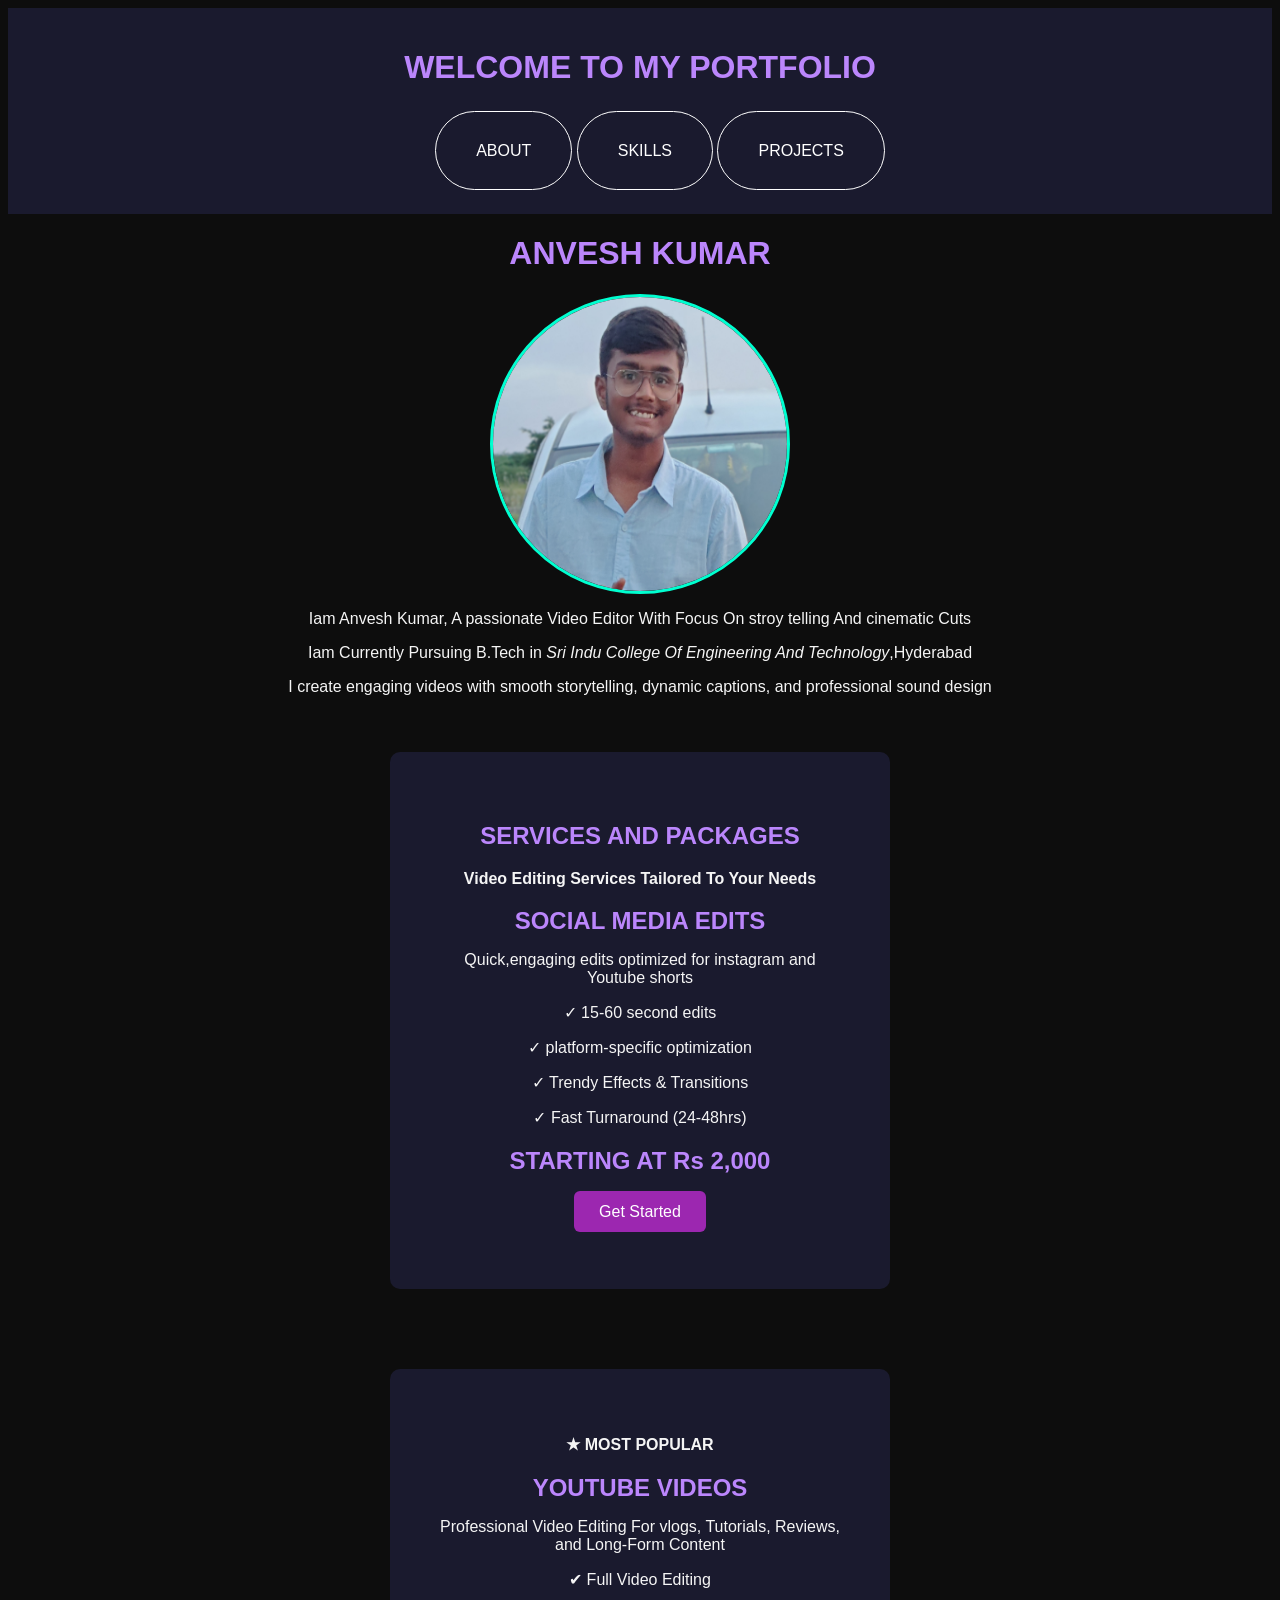
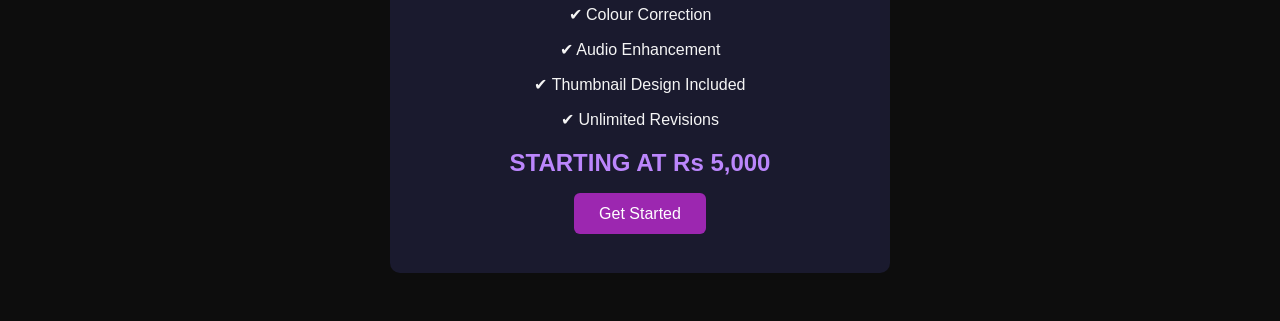
==== index.html @ fdc6213f "index.html" ====
<!DOCTYPE html>
<html lang="en">
<head>
    <title>ANVESH KUMAR PORTFOLIO</title>

    <style>
        :root{
            --bg: #0d0d0d;
            --surface: #1a1a2e;
            --primary:#BB86FC;
           --accent: #9C27B0;
           --text:#f5f5f5;
            --muted:#b0b0b0;
        }
        *{
            margin: 10;
            padding: 10;
            box-sizing: border-box;
            font-family: Arial, sans-serif;
        }
    img{
          display: block;
            height: 300px;
            width: 300px;
            margin-left: auto;
            margin-right: auto;
            border: 3px solid rgb(0, 255, 208);
border-radius: 500px;
background-color: rgb(0, 255, 106);
            
        
            
        

        }
        .container{
        text-align: center;
      }
        button{
            display: block;
            margin-left: auto;
            margin-right: auto;
        }
    
      body{
        background: var(--bg);
        color: var(--text);
        
      }
      header{
        display: fixed;
        justify-content: space-between;
        background: var(--surface);
        text-align: center;
        padding: 20px 40px;
        margin: 0;
      }
     
      h1{
        color: var(--primary);
  
      }
nav a{
        display: inline;
        justify-content: space-between;
        background: var(--surface);
        text-align: center;
        padding: 30px 40px;
        border: 0.5px solid white;
        border-radius: 65px;
        
    text-decoration: none;
    color: white;
}
nav a:hover{
    color:var(--primary)

}
.hero{
    height: 90vh;
    display:flex;
    flex-direction: column;
    justify-content: center;
    align-items: center;
    text-align: center;
}
.hero h2 {
      font-size: 2.5rem;
      margin-bottom: 10px;
    }

    .hero p {
      color: var(--muted);
      margin-bottom: 20px;
    }

    .btn {
      background: var(--accent);
      padding: 12px 25px;
      border-radius: 6px;
      color: white;
      text-decoration: none;
      transition: 0.3s;
    }

    .btn:hover {
      background: #7C3AED;
      text-color: white;
    }


    .cards {
      display: flex;
      gap: 20px;
      padding: 40px;
      justify-content: center;
    }

    .card {
      background: var(--surface);
      padding: 50px;
      border-radius: 10px;
      width: 500px;
      justify-content: center;
    }

    .card h2 {
      color: var(--primary);
      margin-bottom: 10px;
    }




    </style>
    </head>
    <body>
        <div class="container">
   <header >
   <h1 class= "logo" >WELCOME TO MY PORTFOLIO</h1>
   <br>
    <nav>
    <ul class="nav-links">
        <a href="about.html" >ABOUT</a>

    
        <a href="skills.html"> SKILLS</a>

    
      <a href="projects.html">PROJECTS</a>  
    
    </nav>
  </br>
     </header>

<main> 
   
            <h1>ANVESH KUMAR </h1>
    
    <a href="https://www.instagram.com/nameisanvesh3/ ">
        <img src="o1.png" src="profile"></a>
    <p>Iam Anvesh Kumar, A passionate Video Editor With Focus On stroy telling And cinematic Cuts </p>
    <p>Iam Currently Pursuing B.Tech in <em>Sri Indu College Of Engineering And Technology</em>,Hyderabad</p>
    <p>I create engaging videos with smooth storytelling, dynamic captions, and professional sound design </p>

<span>
<section class="cards">
    <div class="card">
    <h1>SERVICES AND PACKAGES</h1>

    <p><strong>Video Editing Services Tailored To Your Needs</strong></p>
<div class="my-box">
        <h2 >SOCIAL MEDIA EDITS</h2>
        <p>Quick,engaging edits optimized for instagram and Youtube shorts</p>
        <p>✓ 15-60 second edits</p>
        <p>✓ platform-specific optimization</p>
        <p>✓ Trendy Effects & Transitions</p>
        <p>✓ Fast Turnaround (24-48hrs) </p>
        <h2>STARTING AT Rs 2,000</h2>
        </div>
    <br>
        <div>
            <a href="message.html" class="btn">Get Started</a>
        </div> 
      </br>
      
      
</div>
</section>
<section class="cards">
  <div class="card">

    <p><strong>★ MOST POPULAR</strong></p>
    <h2>YOUTUBE VIDEOS</h2>

    <p>
      Professional Video Editing For vlogs, Tutorials, Reviews, and Long-Form Content
    </p>

    <p>✔ Full Video Editing</p>
    <p>✔ Colour Correction</p>
    <p>✔ Audio Enhancement</p>
    <p>✔ Thumbnail Design Included</p>
    <p>✔ Unlimited Revisions</p>

    <h2>STARTING AT Rs 5,000</h2>

    <!-- ✅ MOVE BUTTON HERE -->
<br>

    <a href="message.html" class="btn">Get Started</a>
  </br>
  </div>
</section>

</div>
</div>
</body>
</html>
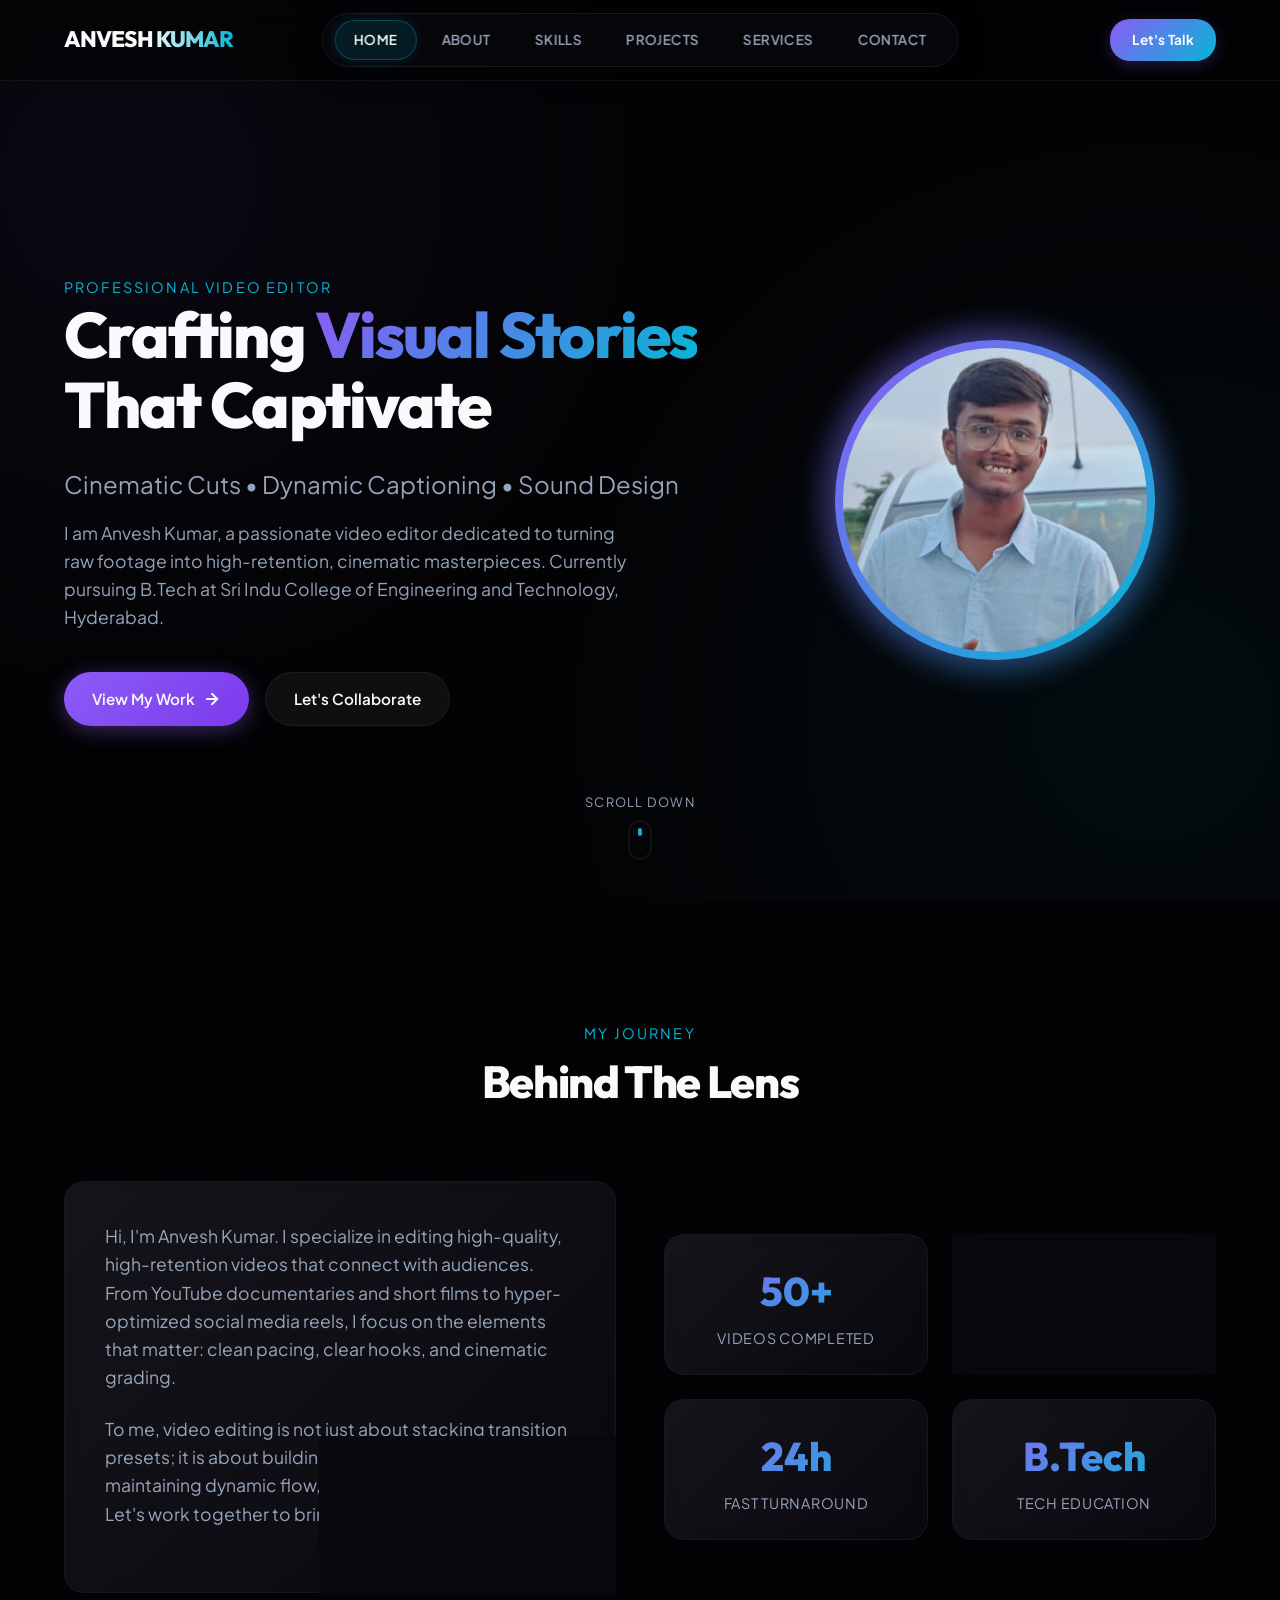
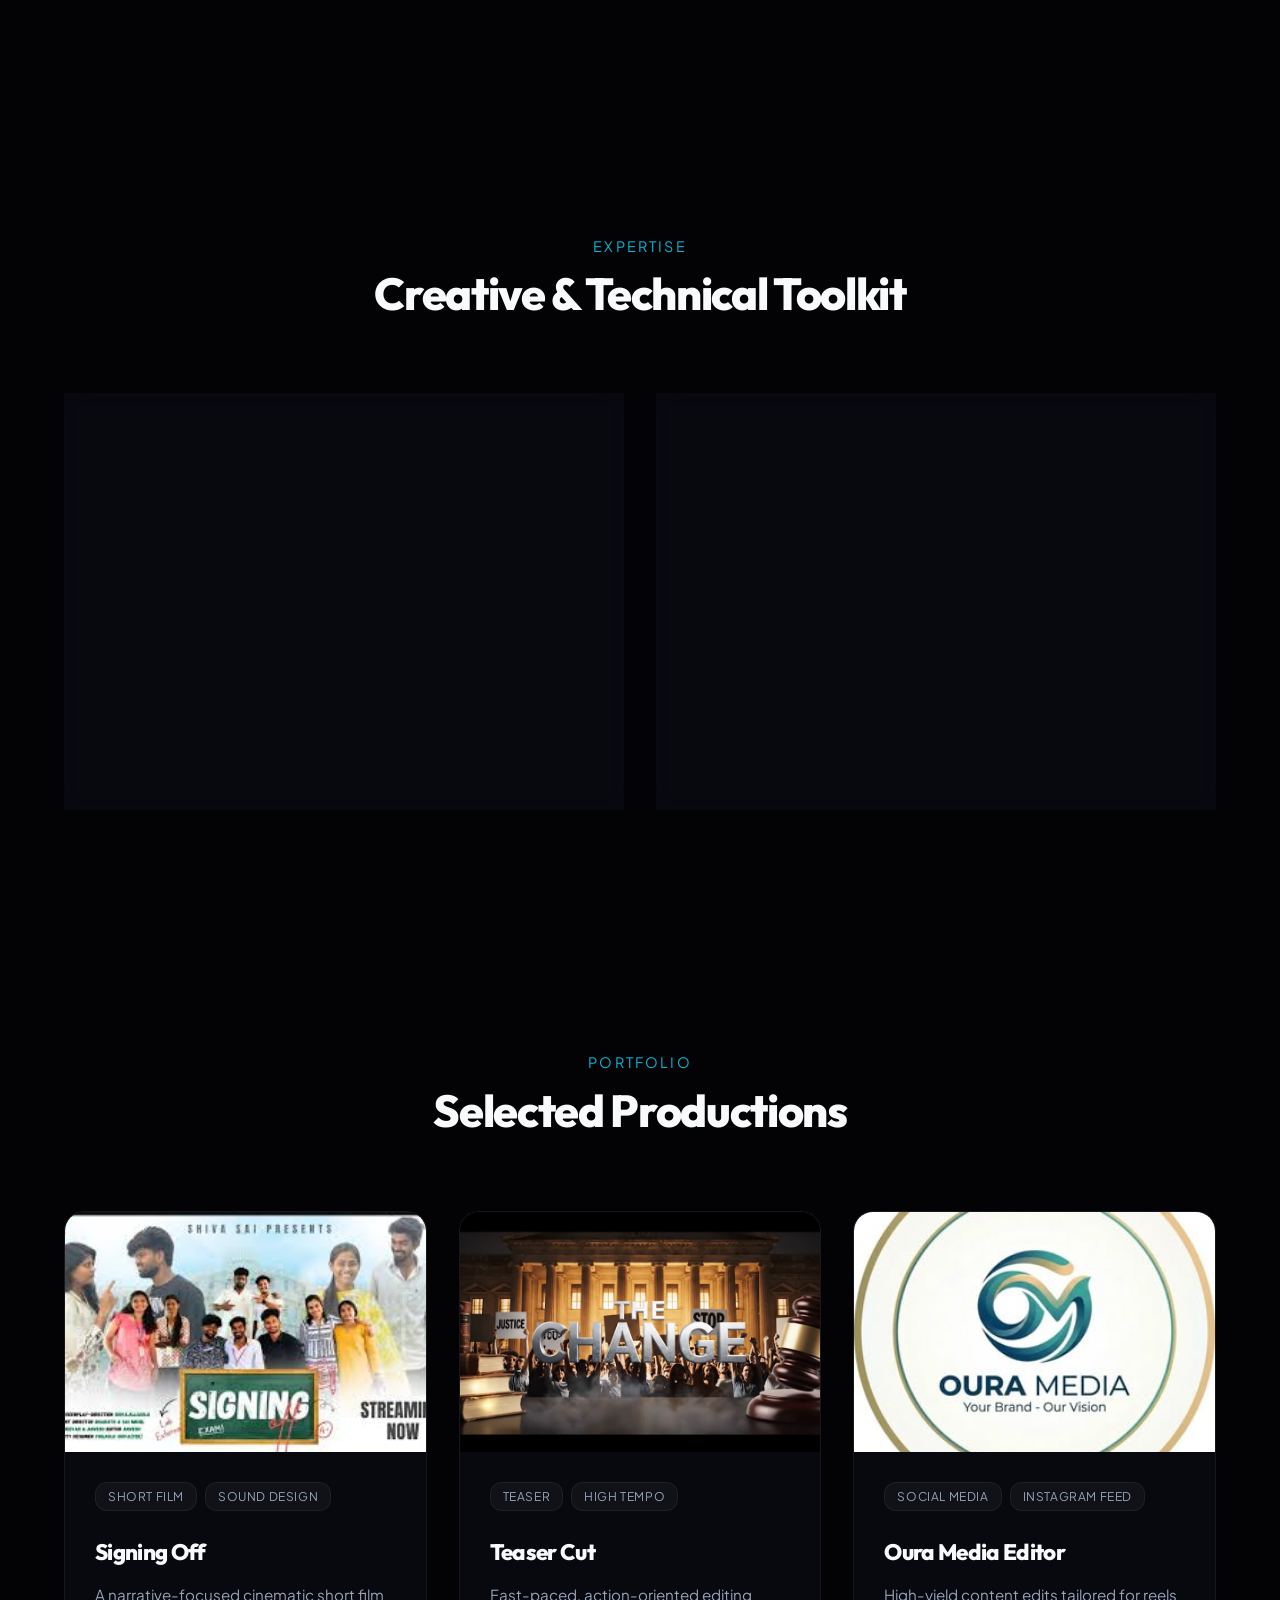
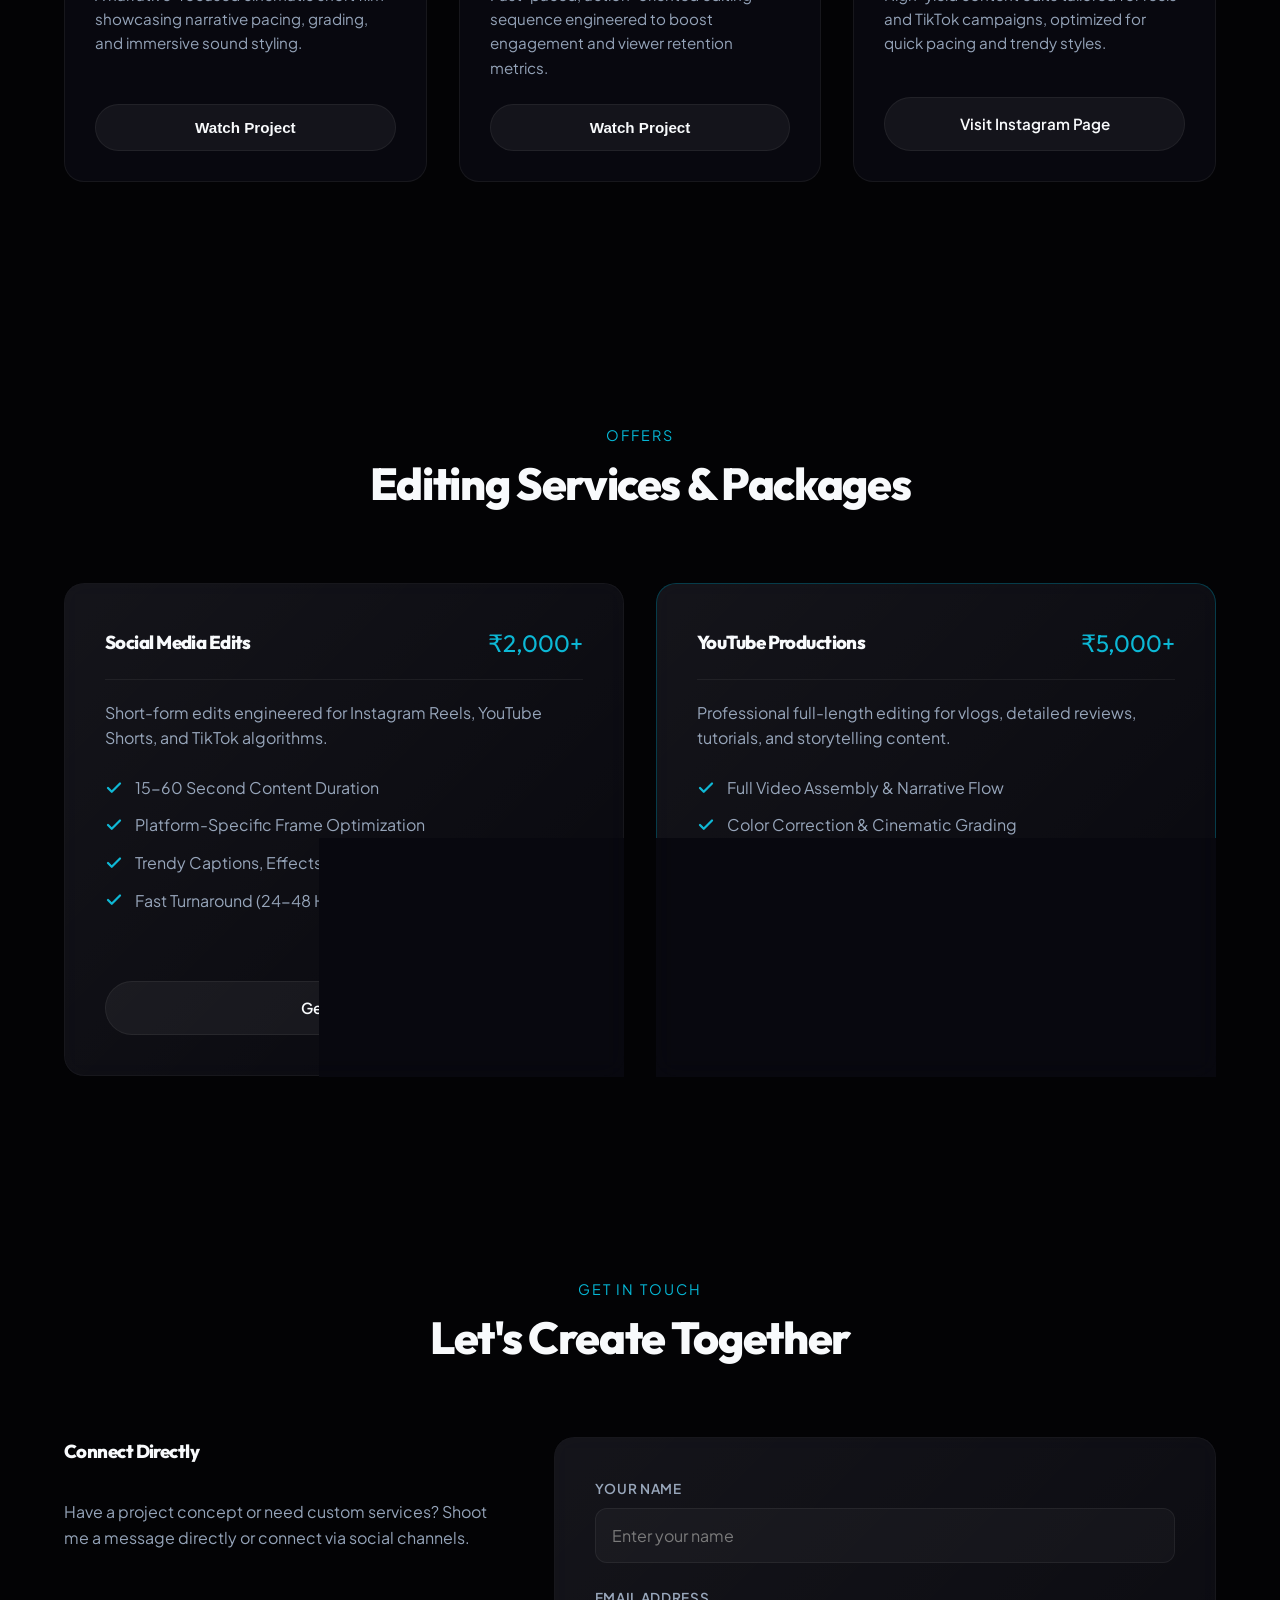
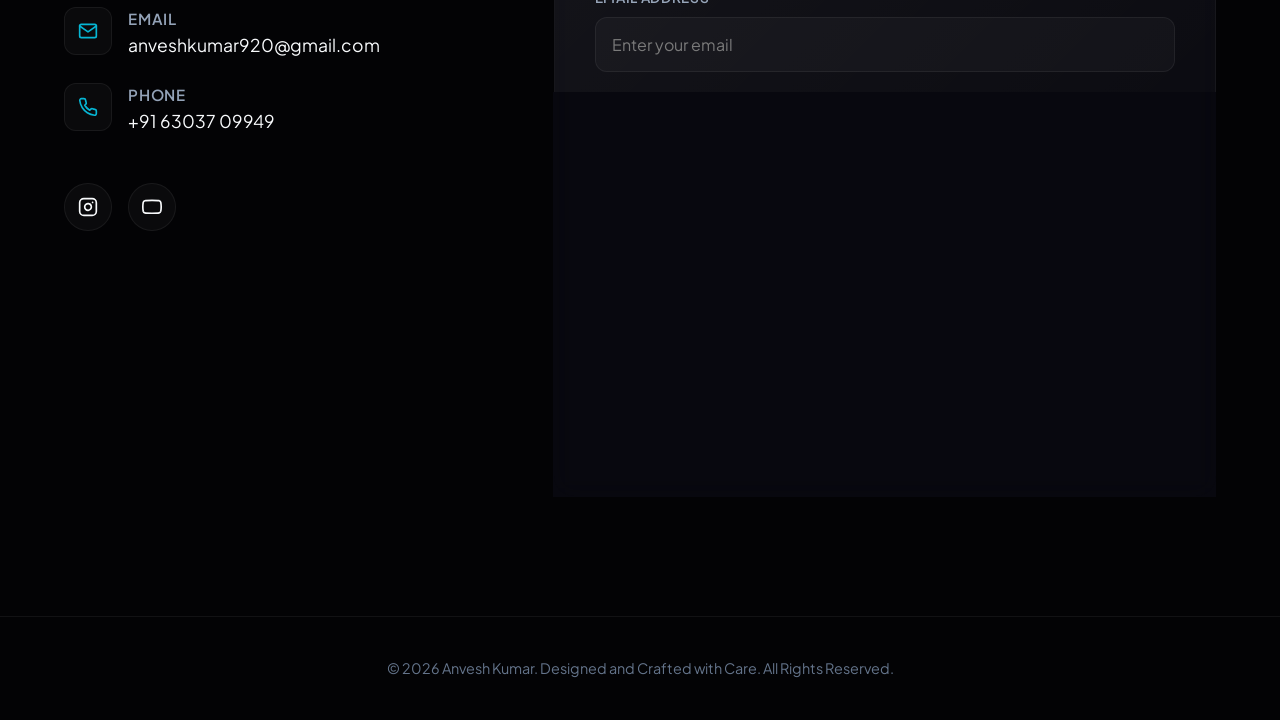
==== commit a2465db4: "updated portfolio" ====
--- a/index.html
+++ b/index.html
@@ -1,219 +1,452 @@
-<!DOCTYPE html>
-<html lang="en">
-<head>
-    <title>ANVESH KUMAR PORTFOLIO</title>
-
-    <style>
-        :root{
-            --bg: #0d0d0d;
-            --surface: #1a1a2e;
-            --primary:#BB86FC;
-           --accent: #9C27B0;
-           --text:#f5f5f5;
-            --muted:#b0b0b0;
-        }
-        *{
-            margin: 10;
-            padding: 10;
-            box-sizing: border-box;
-            font-family: Arial, sans-serif;
-        }
-    img{
-          display: block;
-            height: 300px;
-            width: 300px;
-            margin-left: auto;
-            margin-right: auto;
-            border: 3px solid rgb(0, 255, 208);
-border-radius: 500px;
-background-color: rgb(0, 255, 106);
-            
-        
-            
-        
-
-        }
-        .container{
-        text-align: center;
-      }
-        button{
-            display: block;
-            margin-left: auto;
-            margin-right: auto;
-        }
-    
-      body{
-        background: var(--bg);
-        color: var(--text);
-        
-      }
-      header{
-        display: fixed;
-        justify-content: space-between;
-        background: var(--surface);
-        text-align: center;
-        padding: 20px 40px;
-        margin: 0;
-      }
-     
-      h1{
-        color: var(--primary);
-  
-      }
-nav a{
-        display: inline;
-        justify-content: space-between;
-        background: var(--surface);
-        text-align: center;
-        padding: 30px 40px;
-        border: 0.5px solid white;
-        border-radius: 65px;
-        
-    text-decoration: none;
-    color: white;
-}
-nav a:hover{
-    color:var(--primary)
-
-}
-.hero{
-    height: 90vh;
-    display:flex;
-    flex-direction: column;
-    justify-content: center;
-    align-items: center;
-    text-align: center;
-}
-.hero h2 {
-      font-size: 2.5rem;
-      margin-bottom: 10px;
-    }
-
-    .hero p {
-      color: var(--muted);
-      margin-bottom: 20px;
-    }
-
-    .btn {
-      background: var(--accent);
-      padding: 12px 25px;
-      border-radius: 6px;
-      color: white;
-      text-decoration: none;
-      transition: 0.3s;
-    }
-
-    .btn:hover {
-      background: #7C3AED;
-      text-color: white;
-    }
-
-
-    .cards {
-      display: flex;
-      gap: 20px;
-      padding: 40px;
-      justify-content: center;
-    }
-
-    .card {
-      background: var(--surface);
-      padding: 50px;
-      border-radius: 10px;
-      width: 500px;
-      justify-content: center;
-    }
-
-    .card h2 {
-      color: var(--primary);
-      margin-bottom: 10px;
-    }
-
-
-
-
-    </style>
-    </head>
-    <body>
-        <div class="container">
-   <header >
-   <h1 class= "logo" >WELCOME TO MY PORTFOLIO</h1>
-   <br>
-    <nav>
-    <ul class="nav-links">
-        <a href="about.html" >ABOUT</a>
-
-    
-        <a href="skills.html"> SKILLS</a>
-
-    
-      <a href="projects.html">PROJECTS</a>  
-    
-    </nav>
-  </br>
-     </header>
-
-<main> 
-   
-            <h1>ANVESH KUMAR </h1>
-    
-    <a href="https://www.instagram.com/nameisanvesh3/ ">
-        <img src="o1.png" src="profile"></a>
-    <p>Iam Anvesh Kumar, A passionate Video Editor With Focus On stroy telling And cinematic Cuts </p>
-    <p>Iam Currently Pursuing B.Tech in <em>Sri Indu College Of Engineering And Technology</em>,Hyderabad</p>
-    <p>I create engaging videos with smooth storytelling, dynamic captions, and professional sound design </p>
-
-<span>
-<section class="cards">
-    <div class="card">
-    <h1>SERVICES AND PACKAGES</h1>
-
-    <p><strong>Video Editing Services Tailored To Your Needs</strong></p>
-<div class="my-box">
-        <h2 >SOCIAL MEDIA EDITS</h2>
-        <p>Quick,engaging edits optimized for instagram and Youtube shorts</p>
-        <p>✓ 15-60 second edits</p>
-        <p>✓ platform-specific optimization</p>
-        <p>✓ Trendy Effects & Transitions</p>
-        <p>✓ Fast Turnaround (24-48hrs) </p>
-        <h2>STARTING AT Rs 2,000</h2>
-        </div>
-    <br>
-        <div>
-            <a href="message.html" class="btn">Get Started</a>
-        </div> 
-      </br>
-      
-      
-</div>
-</section>
-<section class="cards">
-  <div class="card">
-
-    <p><strong>★ MOST POPULAR</strong></p>
-    <h2>YOUTUBE VIDEOS</h2>
-
-    <p>
-      Professional Video Editing For vlogs, Tutorials, Reviews, and Long-Form Content
-    </p>
-
-    <p>✔ Full Video Editing</p>
-    <p>✔ Colour Correction</p>
-    <p>✔ Audio Enhancement</p>
-    <p>✔ Thumbnail Design Included</p>
-    <p>✔ Unlimited Revisions</p>
-
-    <h2>STARTING AT Rs 5,000</h2>
-
-    <!-- ✅ MOVE BUTTON HERE -->
-<br>
-
-    <a href="message.html" class="btn">Get Started</a>
-  </br>
-  </div>
-</section>
-
-</div>
-</div>
-</body>
+<!DOCTYPE html>
+<html lang="en">
+<head>
+    <meta charset="UTF-8">
+    <meta name="viewport" content="width=device-width, initial-scale=1.0">
+    <title>Anvesh Kumar | Video Editor & Visual Storyteller Portfolio</title>
+    <meta name="description" content="Portfolio of Anvesh Kumar, a passionate Video Editor focusing on cinematic cuts, dynamic social media editing, and engaging storytelling.">
+    <!-- Link to Global Stylesheet -->
+    <link rel="stylesheet" href="style.css">
+</head>
+<body>
+
+    <!-- Sticky Navigation Header -->
+    <header>
+        <div class="nav-container">
+            <a href="#hero" class="logo">ANVESH KUMAR</a>
+            
+            <nav>
+                <ul class="nav-links">
+                    <li><a href="#hero" class="active">Home</a></li>
+                    <li><a href="#about">About</a></li>
+                    <li><a href="#skills">Skills</a></li>
+                    <li><a href="#projects">Projects</a></li>
+                    <li><a href="#services">Services</a></li>
+                    <li><a href="#contact">Contact</a></li>
+                </ul>
+            </nav>
+            
+            <a href="#contact" class="nav-cta-btn">Let's Talk</a>
+            
+            <button class="menu-toggle" aria-label="Toggle Navigation Menu">
+                <span></span>
+                <span></span>
+                <span></span>
+            </button>
+        </div>
+    </header>
+
+    <!-- Main Content -->
+    <main>
+
+        <!-- Hero Section -->
+        <section id="hero" class="hero">
+            <div class="container hero-grid">
+                <div class="hero-content reveal active">
+                    <span class="section-subtitle">Professional Video Editor</span>
+                    <h1>Crafting <span class="gradient-text">Visual Stories</span> That Captivate</h1>
+                    <p class="hero-subtitle">Cinematic Cuts • Dynamic Captioning • Sound Design</p>
+                    <p class="hero-desc">
+                        I am Anvesh Kumar, a passionate video editor dedicated to turning raw footage into high-retention, cinematic masterpieces. Currently pursuing B.Tech at Sri Indu College of Engineering and Technology, Hyderabad.
+                    </p>
+                    <div class="hero-buttons">
+                        <a href="#projects" class="btn btn-primary">
+                            <span>View My Work</span>
+                            <svg width="18" height="18" viewBox="0 0 24 24" fill="none" stroke="currentColor" stroke-width="2.5" stroke-linecap="round" stroke-linejoin="round">
+                                <line x1="5" y1="12" x2="19" y2="12"></line>
+                                <polyline points="12 5 19 12 12 19"></polyline>
+                            </svg>
+                        </a>
+                        <a href="#contact" class="btn btn-secondary">Let's Collaborate</a>
+                    </div>
+                </div>
+                
+                <div class="hero-image-wrapper reveal active">
+                    <div class="profile-circle">
+                        <div class="profile-img-container">
+                            <img src="o1.png" alt="Anvesh Kumar Portrait">
+                        </div>
+                    </div>
+                </div>
+            </div>
+            
+            <div class="scroll-indicator">
+                <span>Scroll Down</span>
+                <div class="mouse">
+                    <div class="wheel"></div>
+                </div>
+            </div>
+        </section>
+
+        <!-- About Section -->
+        <section id="about" class="section">
+            <div class="container">
+                <div class="section-header reveal">
+                    <span class="section-subtitle">My Journey</span>
+                    <h2 class="section-title">Behind The Lens</h2>
+                </div>
+                
+                <div class="about-grid">
+                    <div class="about-details glass-card reveal">
+                        <p>
+                            Hi, I'm Anvesh Kumar. I specialize in editing high-quality, high-retention videos that connect with audiences. From YouTube documentaries and short films to hyper-optimized social media reels, I focus on the elements that matter: clean pacing, clear hooks, and cinematic grading.
+                        </p>
+                        <p>
+                            To me, video editing is not just about stacking transition presets; it is about building emotional hooks, maintaining dynamic flow, and amplifying the core story. Let's work together to bring your visual goals to life.
+                        </p>
+                    </div>
+                    
+                    <div class="about-stats">
+                        <div class="stat-item glass-card reveal">
+                            <div class="stat-num">50+</div>
+                            <div class="stat-label">Videos Completed</div>
+                        </div>
+                        <div class="stat-item glass-card reveal">
+                            <div class="stat-num">100%</div>
+                            <div class="stat-label">Client Satisfaction</div>
+                        </div>
+                        <div class="stat-item glass-card reveal">
+                            <div class="stat-num">24h</div>
+                            <div class="stat-label">Fast Turnaround</div>
+                        </div>
+                        <div class="stat-item glass-card reveal">
+                            <div class="stat-num">B.Tech</div>
+                            <div class="stat-label">Tech Education</div>
+                        </div>
+                    </div>
+                </div>
+            </div>
+        </section>
+
+        <!-- Skills Section -->
+        <section id="skills" class="section">
+            <div class="container">
+                <div class="section-header reveal">
+                    <span class="section-subtitle">Expertise</span>
+                    <h2 class="section-title">Creative & Technical Toolkit</h2>
+                </div>
+                
+                <div class="skills-grid">
+                    <div class="glass-card reveal">
+                        <h3 style="margin-bottom: 24px; color: var(--accent-cyan);">Video Editing Core</h3>
+                        <div class="skill-tag-container">
+                            <span class="skill-badge">
+                                <svg width="18" height="18" viewBox="0 0 24 24" fill="none" stroke="currentColor" stroke-width="2" stroke-linecap="round" stroke-linejoin="round"><polygon points="23 7 16 12 23 17 23 7"></polygon><rect x="1" y="5" width="15" height="14" rx="2" ry="2"></rect></svg>
+                                Clean Cuts & Transitions
+                            </span>
+                            <span class="skill-badge">
+                                <svg width="18" height="18" viewBox="0 0 24 24" fill="none" stroke="currentColor" stroke-width="2" stroke-linecap="round" stroke-linejoin="round"><path d="M9 18V5l12-2v13"></path><circle cx="6" cy="18" r="3"></circle><circle cx="18" cy="16" r="3"></circle></svg>
+                                Beat Syncing & Sound FX
+                            </span>
+                            <span class="skill-badge">
+                                <svg width="18" height="18" viewBox="0 0 24 24" fill="none" stroke="currentColor" stroke-width="2" stroke-linecap="round" stroke-linejoin="round"><path d="M12 2v20M17 5H9.5a3.5 3.5 0 0 0 0 7h5a3.5 3.5 0 0 1 0 7H6"></path></svg>
+                                Cinematic Storytelling
+                            </span>
+                            <span class="skill-badge">
+                                <svg width="18" height="18" viewBox="0 0 24 24" fill="none" stroke="currentColor" stroke-width="2" stroke-linecap="round" stroke-linejoin="round"><circle cx="12" cy="12" r="10"></circle><circle cx="12" cy="12" r="4"></circle></svg>
+                                Color Grading & Correction
+                            </span>
+                            <span class="skill-badge">
+                                <svg width="18" height="18" viewBox="0 0 24 24" fill="none" stroke="currentColor" stroke-width="2" stroke-linecap="round" stroke-linejoin="round"><path d="M12 1a3 3 0 0 0-3 3v8a3 3 0 0 0 6 0V4a3 3 0 0 0-3-3z"></path><path d="M19 10v2a7 7 0 0 1-14 0v-2M12 19v4M8 23h8"></path></svg>
+                                Audio Enhancements
+                            </span>
+                        </div>
+                    </div>
+                    
+                    <div class="glass-card reveal">
+                        <h3 style="margin-bottom: 24px; color: var(--accent-purple);">Motion & Social Media</h3>
+                        <div class="skill-tag-container">
+                            <span class="skill-badge purple">
+                                <svg width="18" height="18" viewBox="0 0 24 24" fill="none" stroke="currentColor" stroke-width="2" stroke-linecap="round" stroke-linejoin="round"><path d="M21 15a2 2 0 0 1-2 2H7l-4 4V5a2 2 0 0 1 2-2h14a2 2 0 0 1 2 2z"></path></svg>
+                                Dynamic Captions & Subtitles
+                            </span>
+                            <span class="skill-badge purple">
+                                <svg width="18" height="18" viewBox="0 0 24 24" fill="none" stroke="currentColor" stroke-width="2" stroke-linecap="round" stroke-linejoin="round"><polygon points="12 2 2 7 12 12 22 7 12 2</polygon><polyline points="2 17 12 22 22 17"></polyline><polyline points="2 12 12 17 22 12"></polyline></svg>
+                                Zoom Cuts & Fast Pacing
+                            </span>
+                            <span class="skill-badge purple">
+                                <svg width="18" height="18" viewBox="0 0 24 24" fill="none" stroke="currentColor" stroke-width="2" stroke-linecap="round" stroke-linejoin="round"><path d="M23 3a10.9 10.9 0 0 1-3.14 1.53 4.48 4.48 0 0 0-7.86 3v1A10.66 10.66 0 0 1 3 4s-4 9 5 13a11.64 11.64 0 0 1-7 2c9 5 20 0 20-11.5a4.5 4.5 0 0 0-.08-.83A7.72 7.72 0 0 0 23 3z"></path></svg>
+                                Trend-based Reels Editing
+                            </span>
+                            <span class="skill-badge purple">
+                                <svg width="18" height="18" viewBox="0 0 24 24" fill="none" stroke="currentColor" stroke-width="2" stroke-linecap="round" stroke-linejoin="round"><circle cx="12" cy="12" r="10"></circle><polygon points="12 8 8 12 12 16 16 12 12 8"></polygon></svg>
+                                3-Second Retention Hooks
+                            </span>
+                        </div>
+                    </div>
+                </div>
+            </div>
+        </section>
+
+        <!-- Projects Section -->
+        <section id="projects" class="section">
+            <div class="container">
+                <div class="section-header reveal">
+                    <span class="section-subtitle">Portfolio</span>
+                    <h2 class="section-title">Selected Productions</h2>
+                </div>
+                
+                <div class="projects-grid">
+                    <!-- Project 1 -->
+                    <div class="project-card reveal">
+                        <div class="project-media">
+                            <img src="signing off.jpg" alt="Signing Off - Full Length Short Film Thumbnail">
+                            <div class="media-overlay">
+                                <button class="play-overlay-btn play-trigger" data-video-url="https://www.youtube.com/watch?v=BlJvZ22Ybu8" aria-label="Play Short Film">
+                                    <svg width="28" height="28" viewBox="0 0 24 24" fill="currentColor" stroke="currentColor" stroke-width="2" stroke-linecap="round" stroke-linejoin="round"><polygon points="5 3 19 12 5 21 5 3"></polygon></svg>
+                                </button>
+                            </div>
+                        </div>
+                        <div class="project-info">
+                            <div>
+                                <div class="project-tags">
+                                    <span class="project-tag">Short Film</span>
+                                    <span class="project-tag">Sound Design</span>
+                                </div>
+                                <h3>Signing Off</h3>
+                                <p>A narrative-focused cinematic short film showcasing narrative pacing, grading, and immersive sound styling.</p>
+                            </div>
+                            <button class="btn btn-secondary play-trigger" data-video-url="https://youtu.be/BlJvZ22Ybu8?si=Cjkmj1jSi_lRutvW" style="width: 100%;">Watch Project</button>
+                        </div>
+                    </div>
+
+                    <!-- Project 2 -->
+                    <div class="project-card reveal">
+                        <div class="project-media">
+                            <img src="THE.png" alt="The Teaser Cut Thumbnail">
+                            <div class="media-overlay">
+                                <button class="play-overlay-btn play-trigger" data-video-url="https://youtu.be/3P3YtGrnrxE?si=opv4k879cCWjotpi" aria-label="Play Teaser Cut">
+                                    <svg width="28" height="28" viewBox="0 0 24 24" fill="currentColor" stroke="currentColor" stroke-width="2" stroke-linecap="round" stroke-linejoin="round"><polygon points="5 3 19 12 5 21 5 3"></polygon></svg>
+                                </button>
+                            </div>
+                        </div>
+                        <div class="project-info">
+                            <div>
+                                <div class="project-tags">
+                                    <span class="project-tag">Teaser</span>
+                                    <span class="project-tag">High Tempo</span>
+                                </div>
+                                <h3>Teaser Cut</h3>
+                                <p>Fast-paced, action-oriented editing sequence engineered to boost engagement and viewer retention metrics.</p>
+                            </div>
+                            <button class="btn btn-secondary play-trigger" data-video-url="https://youtu.be/3P3YtGrnrxE?si=opv4k879cCWjotpi" style="width: 100%;">Watch Project</button>
+                        </div>
+                    </div>
+
+                    <!-- Project 3 -->
+                    <div class="project-card reveal">
+                        <div class="project-media">
+                            <img src="oura media.jpg" alt="Oura Media Productions Instagram Page Thumbnail">
+                            <div class="media-overlay">
+                                <button class="play-overlay-btn play-trigger" data-video-url="https://www.instagram.com/oura.media/" aria-label="Go to Oura Media Instagram">
+                                    <svg width="28" height="28" viewBox="0 0 24 24" fill="none" stroke="currentColor" stroke-width="2.5" stroke-linecap="round" stroke-linejoin="round">
+                                        <rect x="2" y="2" width="20" height="20" rx="5" ry="5"></rect>
+                                        <path d="M16 11.37A4 4 0 1 1 12.63 8 4 4 0 0 1 16 11.37z"></path>
+                                        <line x1="17.5" y1="6.5" x2="17.51" y2="6.5"></line>
+                                    </svg>
+                                </button>
+                            </div>
+                        </div>
+                        <div class="project-info">
+                            <div>
+                                <div class="project-tags">
+                                    <span class="project-tag">Social Media</span>
+                                    <span class="project-tag">Instagram Feed</span>
+                                </div>
+                                <h3>Oura Media Editor</h3>
+                                <p>High-yield content edits tailored for reels and TikTok campaigns, optimized for quick pacing and trendy styles.</p>
+                            </div>
+                            <a href="https://www.instagram.com/oura.media/" target="_blank" class="btn btn-secondary" style="width: 100%;">Visit Instagram Page</a>
+                        </div>
+                    </div>
+                </div>
+            </div>
+        </section>
+
+        <!-- Services Section -->
+        <section id="services" class="section services-section">
+            <div class="container">
+                <div class="section-header reveal">
+                    <span class="section-subtitle">Offers</span>
+                    <h2 class="section-title">Editing Services & Packages</h2>
+                </div>
+                
+                <div class="services-grid">
+                    <!-- Service Package 1 -->
+                    <div class="glass-card service-card reveal">
+                        <div>
+                            <div class="service-title">
+                                <h3>Social Media Edits</h3>
+                                <span class="service-price">₹2,000+</span>
+                            </div>
+                            <p style="color: var(--text-secondary); margin-bottom: 24px;">Short-form edits engineered for Instagram Reels, YouTube Shorts, and TikTok algorithms.</p>
+                            <ul class="service-features">
+                                <li>
+                                    <svg width="18" height="18" viewBox="0 0 24 24" fill="none" stroke="currentColor" stroke-width="3" stroke-linecap="round" stroke-linejoin="round"><polyline points="20 6 9 17 4 12"></polyline></svg>
+                                    15-60 Second Content Duration
+                                </li>
+                                <li>
+                                    <svg width="18" height="18" viewBox="0 0 24 24" fill="none" stroke="currentColor" stroke-width="3" stroke-linecap="round" stroke-linejoin="round"><polyline points="20 6 9 17 4 12"></polyline></svg>
+                                    Platform-Specific Frame Optimization
+                                </li>
+                                <li>
+                                    <svg width="18" height="18" viewBox="0 0 24 24" fill="none" stroke="currentColor" stroke-width="3" stroke-linecap="round" stroke-linejoin="round"><polyline points="20 6 9 17 4 12"></polyline></svg>
+                                    Trendy Captions, Effects & SFX
+                                </li>
+                                <li>
+                                    <svg width="18" height="18" viewBox="0 0 24 24" fill="none" stroke="currentColor" stroke-width="3" stroke-linecap="round" stroke-linejoin="round"><polyline points="20 6 9 17 4 12"></polyline></svg>
+                                    Fast Turnaround (24-48 Hours)
+                                </li>
+                            </ul>
+                        </div>
+                        <a href="#contact" class="btn btn-secondary" style="width: 100%;">Get Started</a>
+                    </div>
+
+                    <!-- Service Package 2 -->
+                    <div class="glass-card service-card reveal" style="border-color: rgba(6, 182, 212, 0.3);">
+                        <span class="popular-badge">Most Popular</span>
+                        <div>
+                            <div class="service-title">
+                                <h3>YouTube Productions</h3>
+                                <span class="service-price">₹5,000+</span>
+                            </div>
+                            <p style="color: var(--text-secondary); margin-bottom: 24px;">Professional full-length editing for vlogs, detailed reviews, tutorials, and storytelling content.</p>
+                            <ul class="service-features">
+                                <li>
+                                    <svg width="18" height="18" viewBox="0 0 24 24" fill="none" stroke="currentColor" stroke-width="3" stroke-linecap="round" stroke-linejoin="round"><polyline points="20 6 9 17 4 12"></polyline></svg>
+                                    Full Video Assembly & Narrative Flow
+                                </li>
+                                <li>
+                                    <svg width="18" height="18" viewBox="0 0 24 24" fill="none" stroke="currentColor" stroke-width="3" stroke-linecap="round" stroke-linejoin="round"><polyline points="20 6 9 17 4 12"></polyline></svg>
+                                    Color Correction & Cinematic Grading
+                                </li>
+                                <li>
+                                    <svg width="18" height="18" viewBox="0 0 24 24" fill="none" stroke="currentColor" stroke-width="3" stroke-linecap="round" stroke-linejoin="round"><polyline points="20 6 9 17 4 12"></polyline></svg>
+                                    Pro Audio Master, Denoising & Sound FX
+                                </li>
+                                <li>
+                                    <svg width="18" height="18" viewBox="0 0 24 24" fill="none" stroke="currentColor" stroke-width="3" stroke-linecap="round" stroke-linejoin="round"><polyline points="20 6 9 17 4 12"></polyline></svg>
+                                    Complementary YouTube Thumbnail Design
+                                </li>
+                                <li>
+                                    <svg width="18" height="18" viewBox="0 0 24 24" fill="none" stroke="currentColor" stroke-width="3" stroke-linecap="round" stroke-linejoin="round"><polyline points="20 6 9 17 4 12"></polyline></svg>
+                                    Unlimited Revisions
+                                </li>
+                            </ul>
+                        </div>
+                        <a href="#contact" class="btn btn-primary" style="width: 100%;">Book Package</a>
+                    </div>
+                </div>
+            </div>
+        </section>
+
+        <!-- Contact Section -->
+        <section id="contact" class="section">
+            <div class="container">
+                <div class="section-header reveal">
+                    <span class="section-subtitle">Get in Touch</span>
+                    <h2 class="section-title">Let's Create Together</h2>
+                </div>
+                
+                <div class="contact-grid">
+                    <div class="contact-info reveal">
+                        <h3>Connect Directly</h3>
+                        <p style="color: var(--text-secondary); margin-bottom: 24px;">Have a project concept or need custom services? Shoot me a message directly or connect via social channels.</p>
+                        
+                        <div class="contact-details">
+                            <div class="contact-item">
+                                <div class="contact-icon">
+                                    <svg width="20" height="20" viewBox="0 0 24 24" fill="none" stroke="currentColor" stroke-width="2" stroke-linecap="round" stroke-linejoin="round"><path d="M4 4h16c1.1 0 2 .9 2 2v12c0 1.1-.9 2-2 2H4c-1.1 0-2-.9-2-2V6c0-1.1.9-2 2-2z"></path><polyline points="22,6 12,13 2,6"></polyline></svg>
+                                </div>
+                                <div class="contact-text">
+                                    <h4>Email</h4>
+                                    <a href="mailto:anveshkumar920@gmail.com">anveshkumar920@gmail.com </a>
+                                </div>
+                            </div>
+                            
+                            <div class="contact-item">
+                                <div class="contact-icon">
+                                    <svg width="20" height="20" viewBox="0 0 24 24" fill="none" stroke="currentColor" stroke-width="2" stroke-linecap="round" stroke-linejoin="round"><path d="M22 16.92v3a2 2 0 0 1-2.18 2 19.79 19.79 0 0 1-8.63-3.07 19.5 19.5 0 0 1-6-6 19.79 19.79 0 0 1-3.07-8.67A2 2 0 0 1 4.11 2h3a2 2 0 0 1 2 1.72 12.84 12.84 0 0 0 .7 2.81 2 2 0 0 1-.45 2.11L8.09 9.91a16 16 0 0 0 6 6l1.27-1.27a2 2 0 0 1 2.11-.45 12.84 12.84 0 0 0 2.81.7A2 2 0 0 1 22 16.92z"></path></svg>
+                                </div>
+                                <div class="contact-text">
+                                    <h4>Phone</h4>
+                                    <p>+91 63037 09949</p>
+                                </div>
+                            </div>
+                        </div>
+                        
+                        <div class="social-links" style="margin-top: 16px;">
+                            <a href="https://www.instagram.com/nameisanvesh3/" target="_blank" class="social-icon" aria-label="Instagram">
+                                <svg width="20" height="20" viewBox="0 0 24 24" fill="none" stroke="currentColor" stroke-width="2" stroke-linecap="round" stroke-linejoin="round">
+                                    <rect x="2" y="2" width="20" height="20" rx="5" ry="5"></rect>
+                                    <path d="M16 11.37A4 4 0 1 1 12.63 8 4 4 0 0 1 16 11.37z"></path>
+                                    <line x1="17.5" y1="6.5" x2="17.51" y2="6.5"></line>
+                                </svg>
+                            </a>
+                            <a href="https://youtu.be/BlJvZ22Ybu8?si=Cjkmj1jSi_lRutvW" target="_blank" class="social-icon" aria-label="YouTube">
+                                <svg width="20" height="20" viewBox="0 0 24 24" fill="none" stroke="currentColor" stroke-width="2" stroke-linecap="round" stroke-linejoin="round"><path d="M22.54 6.42a2.78 2.78 0 0 0-1.94-2C18.88 4 12 4 12 4s-6.88 0-8.6.46a2.78 2.78 0 0 0-1.94 2A29 29 0 0 0 1 11.75a29 29 0 0 0 .46 5.33A2.78 2.78 0 0 0 3.4 19c1.72.46 8.6.46 8.6.46s6.88 0 8.6-.46a2.78 2.78 0 0 0 1.94-2 29 29 0 0 0 .46-5.25 29 29 0 0 0-.46-5.33z"></polygon><polygon points="9.75 15.02 15.5 11.75 9.75 8.48 9.75 15.02"></polygon></svg>
+                            </a>
+                        </div>
+                    </div>
+                    
+                    <div class="glass-card reveal">
+                        <form id="contactForm" class="contact-form">
+                            <div class="form-group">
+                                <label for="name">Your Name</label>
+                                <input type="text" id="name" class="form-control" placeholder="Enter your name" required>
+                            </div>
+                            
+                            <div class="form-group">
+                                <label for="email">Email Address</label>
+                                <input type="email" id="email" class="form-control" placeholder="Enter your email" required>
+                            </div>
+                            
+                            <div class="form-group">
+                                <label for="phone">Phone Number</label>
+                                <input type="tel" id="phone" class="form-control" placeholder="Enter your phone number (optional)">
+                            </div>
+                            
+                            <div class="form-group">
+                                <label for="message">Your Message</label>
+                                <textarea id="message" class="form-control" placeholder="Describe your project, editing needs, or details..." required></textarea>
+                            </div>
+                            
+                            <button type="submit" class="btn btn-primary" style="margin-top: 12px; width: 100%;">Send Message</button>
+                        </form>
+                    </div>
+                </div>
+            </div>
+        </section>
+
+    </main>
+
+    <!-- Footer -->
+    <footer>
+        <div class="container">
+            <p>&copy; 2026 Anvesh Kumar. Designed and Crafted with Care. All Rights Reserved.</p>
+        </div>
+    </footer>
+
+    <!-- Video Modal Component -->
+    <div id="videoModal" class="modal">
+        <div class="modal-content">
+            <div class="modal-header-actions">
+                <a id="modalExternalLink" href="#" target="_blank" class="modal-external-btn">
+                    <svg width="16" height="16" viewBox="0 0 24 24" fill="none" stroke="currentColor" stroke-width="2.5" stroke-linecap="round" stroke-linejoin="round"><path d="M18 13v6a2 2 0 0 1-2 2H5a2 2 0 0 1-2-2V8a2 2 0 0 1 2-2h6"></path><polyline points="15 3 21 3 21 9"></polyline><line x1="10" y1="14" x2="21" y2="3"></line></svg>
+                    <span>Watch on YouTube</span>
+                </a>
+                <button class="modal-close" aria-label="Close modal">
+                    <svg width="18" height="18" viewBox="0 0 24 24" fill="none" stroke="currentColor" stroke-width="2.5" stroke-linecap="round" stroke-linejoin="round"><line x1="18" y1="6" x2="6" y2="18"></line><line x1="6" y1="6" x2="18" y2="18"></line></svg>
+                    <span>Close</span>
+                </button>
+            </div>
+            <div class="video-container">
+                <!-- Iframe injected via JS -->
+            </div>
+        </div>
+    </div>
+
+    <!-- Script Import -->
+    <script src="app.js" defer></script>
+</body>
 </html>
--- a/style.css
+++ b/style.css
@@ -0,0 +1,1108 @@
+@import url('https://fonts.googleapis.com/css2?family=Plus+Jakarta+Sans:wght@300;400;500;600;700&family=Outfit:wght@400;500;600;700;800;900&display=swap');
+
+:root {
+    /* Color Palette */
+    --bg-darkest: #030305;
+    --bg-dark: #08080f;
+    --bg-card: rgba(13, 13, 23, 0.6);
+    --bg-glass: rgba(18, 18, 30, 0.5);
+    --border-glow: rgba(124, 58, 237, 0.15);
+    --border-light: rgba(255, 255, 255, 0.06);
+    
+    --accent-purple: #8B5CF6;
+    --accent-cyan: #06B6D4;
+    --accent-purple-glow: rgba(139, 92, 246, 0.4);
+    --accent-cyan-glow: rgba(6, 182, 212, 0.4);
+    
+    --text-primary: #F8FAFC;
+    --text-secondary: #94A3B8;
+    --text-muted: #64748B;
+    
+    /* Transitions */
+    --transition-smooth: all 0.4s cubic-bezier(0.16, 1, 0.3, 1);
+    --transition-fast: all 0.2s cubic-bezier(0.16, 1, 0.3, 1);
+}
+
+/* Base Styles */
+* {
+    margin: 0;
+    padding: 0;
+    box-sizing: border-box;
+}
+
+html {
+    scroll-behavior: smooth;
+    background-color: var(--bg-darkest);
+    color: var(--text-primary);
+    font-family: 'Plus Jakarta Sans', sans-serif;
+    overflow-x: hidden;
+}
+
+body {
+    background-image: 
+        radial-gradient(circle at 10% 20%, rgba(139, 92, 246, 0.05) 0%, transparent 40%),
+        radial-gradient(circle at 90% 80%, rgba(6, 182, 212, 0.05) 0%, transparent 45%);
+    background-attachment: fixed;
+    line-height: 1.6;
+    overflow-x: hidden;
+}
+
+h1, h2, h3, h4 {
+    font-family: 'Outfit', sans-serif;
+    font-weight: 800;
+    letter-spacing: -0.03em;
+    color: var(--text-primary);
+}
+
+a {
+    color: inherit;
+    text-decoration: none;
+}
+
+/* Custom Scrollbar */
+::-webkit-scrollbar {
+    width: 8px;
+}
+::-webkit-scrollbar-track {
+    background: var(--bg-darkest);
+}
+::-webkit-scrollbar-thumb {
+    background: rgba(255, 255, 255, 0.1);
+    border-radius: 10px;
+    border: 2px solid var(--bg-darkest);
+}
+::-webkit-scrollbar-thumb:hover {
+    background: var(--accent-purple);
+}
+
+/* Utility Layouts */
+.container {
+    max-width: 1200px;
+    margin: 0 auto;
+    padding: 0 24px;
+}
+
+.gradient-text {
+    background: linear-gradient(135deg, var(--accent-purple) 0%, var(--accent-cyan) 100%);
+    -webkit-background-clip: text;
+    -webkit-text-fill-color: transparent;
+    background-clip: text;
+    display: inline-block;
+}
+
+/* Header & Sticky Navigation */
+header {
+    position: fixed;
+    top: 0;
+    left: 0;
+    width: 100%;
+    z-index: 1000;
+    background: rgba(3, 3, 5, 0.7);
+    backdrop-filter: blur(16px);
+    -webkit-backdrop-filter: blur(16px);
+    border-bottom: 1px solid var(--border-light);
+    transition: var(--transition-smooth);
+}
+
+.nav-container {
+    display: flex;
+    justify-content: space-between;
+    align-items: center;
+    height: 80px;
+    max-width: 1200px;
+    margin: 0 auto;
+    padding: 0 24px;
+}
+
+.logo {
+    font-family: 'Outfit', sans-serif;
+    font-size: 1.4rem;
+    font-weight: 800;
+    background: linear-gradient(to right, var(--text-primary) 50%, var(--accent-cyan) 100%);
+    -webkit-background-clip: text;
+    -webkit-text-fill-color: transparent;
+    letter-spacing: -0.04em;
+    cursor: pointer;
+}
+
+.nav-links {
+    list-style: none;
+    display: flex;
+}
+
+/* Desktop Navigation (Pill Dock Style) */
+@media (min-width: 769px) {
+    nav {
+        position: absolute;
+        left: 50%;
+        transform: translateX(-50%);
+        display: flex;
+        justify-content: center;
+    }
+
+    .nav-links {
+        align-items: center;
+        gap: 6px;
+        background: rgba(13, 13, 23, 0.4);
+        border: 1px solid rgba(255, 255, 255, 0.08);
+        border-radius: 40px;
+        padding: 6px 12px;
+        backdrop-filter: blur(12px);
+        -webkit-backdrop-filter: blur(12px);
+        box-shadow: 0 4px 30px rgba(0, 0, 0, 0.4);
+    }
+
+    .nav-links a {
+        font-size: 0.85rem;
+        font-weight: 600;
+        letter-spacing: 0.03em;
+        text-transform: uppercase;
+        color: var(--text-secondary);
+        padding: 8px 18px;
+        border-radius: 30px;
+        transition: var(--transition-smooth);
+        border: 1px solid transparent;
+        display: inline-block;
+    }
+
+    .nav-links a:hover {
+        color: var(--text-primary);
+        background: rgba(255, 255, 255, 0.05);
+    }
+
+    .nav-links a.active {
+        color: var(--text-primary);
+        background: rgba(6, 182, 212, 0.12);
+        border-color: rgba(6, 182, 212, 0.3);
+        box-shadow: 0 0 15px rgba(6, 182, 212, 0.15);
+    }
+
+    @media (max-width: 1024px) {
+        .nav-links {
+            gap: 4px;
+            padding: 4px 8px;
+        }
+        .nav-links a {
+            padding: 6px 12px;
+            font-size: 0.8rem;
+        }
+    }
+}
+
+/* Mobile Nav Links */
+@media (max-width: 768px) {
+    .nav-links a {
+        font-size: 1.2rem;
+        font-weight: 600;
+        text-transform: uppercase;
+        color: var(--text-secondary);
+        transition: var(--transition-fast);
+    }
+
+    .nav-links a:hover,
+    .nav-links a.active {
+        color: var(--accent-cyan);
+    }
+}
+
+/* Header CTA Button */
+.nav-cta-btn {
+    display: inline-flex;
+    align-items: center;
+    justify-content: center;
+    background: linear-gradient(135deg, var(--accent-purple), var(--accent-cyan));
+    color: var(--text-primary);
+    padding: 10px 22px;
+    border-radius: 20px;
+    font-size: 0.85rem;
+    font-weight: 700;
+    letter-spacing: 0.02em;
+    box-shadow: 0 4px 15px rgba(139, 92, 246, 0.25);
+    transition: var(--transition-smooth);
+    border: none;
+}
+
+.nav-cta-btn:hover {
+    transform: translateY(-2px);
+    box-shadow: 0 6px 20px rgba(139, 92, 246, 0.45);
+}
+
+@media (max-width: 768px) {
+    .nav-cta-btn {
+        display: none;
+    }
+}
+
+/* Mobile Nav Toggle */
+.menu-toggle {
+    display: none;
+    flex-direction: column;
+    gap: 6px;
+    background: none;
+    border: none;
+    cursor: pointer;
+    padding: 4px;
+    z-index: 1001;
+}
+
+.menu-toggle span {
+    display: block;
+    width: 24px;
+    height: 2px;
+    background-color: var(--text-primary);
+    transition: var(--transition-smooth);
+}
+
+/* Hero Section */
+.hero {
+    min-height: 100vh;
+    display: flex;
+    align-items: center;
+    position: relative;
+    padding-top: 100px;
+    overflow: hidden;
+}
+
+.hero-grid {
+    display: grid;
+    grid-template-columns: 1.2fr 0.8fr;
+    gap: 48px;
+    align-items: center;
+}
+
+.hero-content h1 {
+    font-size: 4rem;
+    line-height: 1.1;
+    margin-bottom: 24px;
+}
+
+.hero-subtitle {
+    font-size: 1.5rem;
+    font-weight: 400;
+    color: var(--text-secondary);
+    margin-bottom: 16px;
+}
+
+.hero-desc {
+    font-size: 1.1rem;
+    color: var(--text-secondary);
+    margin-bottom: 40px;
+    max-width: 580px;
+}
+
+.hero-buttons {
+    display: flex;
+    gap: 16px;
+}
+
+/* Profile Picture Container with Glow Effect */
+.hero-image-wrapper {
+    position: relative;
+    display: flex;
+    justify-content: center;
+    align-items: center;
+}
+
+.profile-circle {
+    position: relative;
+    width: 320px;
+    height: 320px;
+    border-radius: 50%;
+    padding: 8px;
+    background: linear-gradient(135deg, var(--accent-purple), var(--accent-cyan));
+    box-shadow: 0 0 40px rgba(139, 92, 246, 0.25);
+    animation: float 6s ease-in-out infinite;
+}
+
+.profile-circle::before {
+    content: '';
+    position: absolute;
+    top: -10px;
+    left: -10px;
+    right: -10px;
+    bottom: -10px;
+    border-radius: 50%;
+    background: linear-gradient(135deg, var(--accent-purple), var(--accent-cyan));
+    filter: blur(15px);
+    opacity: 0.4;
+    z-index: -1;
+}
+
+.profile-img-container {
+    width: 100%;
+    height: 100%;
+    border-radius: 50%;
+    overflow: hidden;
+    background: var(--bg-dark);
+}
+
+.profile-circle img {
+    width: 100%;
+    height: 100%;
+    object-fit: cover;
+    transition: var(--transition-smooth);
+}
+
+.profile-circle img:hover {
+    transform: scale(1.05);
+}
+
+@keyframes float {
+    0%, 100% { transform: translateY(0); }
+    50% { transform: translateY(-12px); }
+}
+
+/* Scroll Down Indicator */
+.scroll-indicator {
+    position: absolute;
+    bottom: 40px;
+    left: 50%;
+    transform: translateX(-50%);
+    display: flex;
+    flex-direction: column;
+    align-items: center;
+    gap: 8px;
+    color: var(--text-secondary);
+    font-size: 0.8rem;
+    letter-spacing: 0.1em;
+    text-transform: uppercase;
+}
+
+.mouse {
+    width: 24px;
+    height: 40px;
+    border: 2px solid var(--border-light);
+    border-radius: 12px;
+    position: relative;
+}
+
+.wheel {
+    width: 4px;
+    height: 8px;
+    background: var(--accent-cyan);
+    border-radius: 2px;
+    position: absolute;
+    top: 6px;
+    left: 50%;
+    transform: translateX(-50%);
+    animation: scrollMouse 1.8s ease-in-out infinite;
+}
+
+@keyframes scrollMouse {
+    0% { transform: translate(-50%, 0); opacity: 0; }
+    30% { opacity: 1; }
+    100% { transform: translate(-50%, 14px); opacity: 0; }
+}
+
+/* Premium Buttons */
+.btn {
+    display: inline-flex;
+    align-items: center;
+    justify-content: center;
+    gap: 8px;
+    padding: 14px 28px;
+    border-radius: 30px;
+    font-size: 0.95rem;
+    font-weight: 600;
+    cursor: pointer;
+    transition: var(--transition-smooth);
+    border: none;
+}
+
+.btn-primary {
+    background: linear-gradient(135deg, var(--accent-purple) 0%, #7c3aed 100%);
+    color: var(--text-primary);
+    box-shadow: 0 4px 20px var(--accent-purple-glow);
+}
+
+.btn-primary:hover {
+    transform: translateY(-2px);
+    box-shadow: 0 8px 30px rgba(139, 92, 246, 0.6);
+}
+
+.btn-secondary {
+    background: rgba(255, 255, 255, 0.05);
+    color: var(--text-primary);
+    border: 1px solid var(--border-light);
+}
+
+.btn-secondary:hover {
+    background: rgba(255, 255, 255, 0.1);
+    border-color: rgba(255, 255, 255, 0.2);
+    transform: translateY(-2px);
+}
+
+/* General Sections */
+.section {
+    padding: 120px 0;
+    position: relative;
+}
+
+.section-header {
+    text-align: center;
+    margin-bottom: 64px;
+}
+
+.section-subtitle {
+    font-size: 0.9rem;
+    text-transform: uppercase;
+    letter-spacing: 0.15em;
+    color: var(--accent-cyan);
+    margin-bottom: 12px;
+}
+
+.section-title {
+    font-size: 2.8rem;
+}
+
+/* Glassmorphism Cards */
+.glass-card {
+    background: var(--bg-card);
+    backdrop-filter: blur(12px);
+    -webkit-backdrop-filter: blur(12px);
+    border: 1px solid var(--border-light);
+    border-radius: 20px;
+    padding: 40px;
+    transition: var(--transition-smooth);
+    position: relative;
+    overflow: hidden;
+}
+
+.glass-card::before {
+    content: '';
+    position: absolute;
+    top: 0;
+    left: 0;
+    width: 100%;
+    height: 100%;
+    background: linear-gradient(135deg, rgba(255, 255, 255, 0.05), transparent);
+    pointer-events: none;
+}
+
+.glass-card:hover {
+    transform: translateY(-6px);
+    border-color: rgba(139, 92, 246, 0.3);
+    box-shadow: 0 12px 40px rgba(0, 0, 0, 0.4), 0 0 30px rgba(139, 92, 246, 0.05);
+}
+
+/* About Section */
+.about-grid {
+    display: grid;
+    grid-template-columns: 1fr 1fr;
+    gap: 48px;
+    align-items: center;
+}
+
+.about-details p {
+    font-size: 1.1rem;
+    color: var(--text-secondary);
+    margin-bottom: 24px;
+}
+
+.about-stats {
+    display: grid;
+    grid-template-columns: 1fr 1fr;
+    gap: 24px;
+}
+
+.stat-item {
+    padding: 24px;
+    text-align: center;
+}
+
+.stat-num {
+    font-family: 'Outfit', sans-serif;
+    font-size: 2.5rem;
+    font-weight: 800;
+    background: linear-gradient(135deg, var(--accent-purple), var(--accent-cyan));
+    -webkit-background-clip: text;
+    -webkit-text-fill-color: transparent;
+    margin-bottom: 4px;
+}
+
+.stat-label {
+    font-size: 0.9rem;
+    color: var(--text-secondary);
+    text-transform: uppercase;
+    letter-spacing: 0.05em;
+}
+
+/* Skills Section */
+.skills-grid {
+    display: grid;
+    grid-template-columns: 1fr 1fr;
+    gap: 32px;
+}
+
+.skills-list {
+    display: flex;
+    flex-direction: column;
+    gap: 24px;
+}
+
+.skill-tag-container {
+    display: flex;
+    flex-wrap: wrap;
+    gap: 12px;
+}
+
+.skill-badge {
+    background: rgba(255, 255, 255, 0.04);
+    border: 1px solid var(--border-light);
+    padding: 10px 20px;
+    border-radius: 30px;
+    font-size: 0.95rem;
+    font-weight: 500;
+    transition: var(--transition-fast);
+    display: flex;
+    align-items: center;
+    gap: 8px;
+}
+
+.skill-badge:hover {
+    background: rgba(6, 182, 212, 0.1);
+    border-color: var(--accent-cyan);
+    color: var(--text-primary);
+    transform: translateY(-2px);
+}
+
+.skill-badge.purple:hover {
+    background: rgba(139, 92, 246, 0.1);
+    border-color: var(--accent-purple);
+}
+
+.skill-badge svg {
+    color: var(--accent-cyan);
+}
+
+.skill-badge.purple svg {
+    color: var(--accent-purple);
+}
+
+/* Projects Section */
+.projects-grid {
+    display: grid;
+    grid-template-columns: repeat(auto-fill, minmax(350px, 1fr));
+    gap: 32px;
+}
+
+.project-card {
+    display: flex;
+    flex-direction: column;
+    border-radius: 20px;
+    overflow: hidden;
+    background: var(--bg-card);
+    border: 1px solid var(--border-light);
+    transition: var(--transition-smooth);
+}
+
+.project-card:hover {
+    transform: translateY(-8px);
+    border-color: var(--accent-purple);
+    box-shadow: 0 20px 40px rgba(0, 0, 0, 0.5), 0 0 25px rgba(139, 92, 246, 0.1);
+}
+
+.project-media {
+    position: relative;
+    width: 100%;
+    height: 240px;
+    overflow: hidden;
+    background-color: #000;
+}
+
+.project-media img {
+    width: 100%;
+    height: 100%;
+    object-fit: cover;
+    transition: var(--transition-smooth);
+}
+
+.project-card:hover .project-media img {
+    transform: scale(1.05);
+}
+
+.media-overlay {
+    position: absolute;
+    top: 0;
+    left: 0;
+    width: 100%;
+    height: 100%;
+    background: rgba(5, 5, 8, 0.6);
+    display: flex;
+    align-items: center;
+    justify-content: center;
+    opacity: 0;
+    transition: var(--transition-smooth);
+}
+
+.project-card:hover .media-overlay {
+    opacity: 1;
+}
+
+.play-overlay-btn {
+    width: 64px;
+    height: 64px;
+    border-radius: 50%;
+    background: linear-gradient(135deg, var(--accent-purple), var(--accent-cyan));
+    display: flex;
+    align-items: center;
+    justify-content: center;
+    color: var(--text-primary);
+    cursor: pointer;
+    box-shadow: 0 0 25px rgba(139, 92, 246, 0.5);
+    transition: var(--transition-smooth);
+    border: none;
+}
+
+.play-overlay-btn:hover {
+    transform: scale(1.1);
+    box-shadow: 0 0 35px rgba(6, 182, 212, 0.8);
+}
+
+.project-info {
+    padding: 30px;
+    flex-grow: 1;
+    display: flex;
+    flex-direction: column;
+    justify-content: space-between;
+}
+
+.project-info h3 {
+    font-size: 1.4rem;
+    margin-bottom: 12px;
+}
+
+.project-info p {
+    font-size: 0.95rem;
+    color: var(--text-secondary);
+    margin-bottom: 24px;
+}
+
+.project-tags {
+    display: flex;
+    flex-wrap: wrap;
+    gap: 8px;
+    margin-bottom: 24px;
+}
+
+.project-tag {
+    background: rgba(255, 255, 255, 0.04);
+    border: 1px solid var(--border-light);
+    padding: 4px 12px;
+    border-radius: 12px;
+    font-size: 0.75rem;
+    text-transform: uppercase;
+    letter-spacing: 0.05em;
+    color: var(--text-secondary);
+}
+
+/* Custom visual cards for packages and services */
+.services-section {
+    padding-bottom: 80px;
+}
+
+.services-grid {
+    display: grid;
+    grid-template-columns: 1fr 1fr;
+    gap: 32px;
+}
+
+.service-card {
+    display: flex;
+    flex-direction: column;
+    justify-content: space-between;
+    height: 100%;
+}
+
+.service-title {
+    display: flex;
+    justify-content: space-between;
+    align-items: center;
+    margin-bottom: 20px;
+    border-bottom: 1px solid var(--border-light);
+    padding-bottom: 16px;
+}
+
+.service-price {
+    font-family: 'Outfit', sans-serif;
+    font-size: 1.5rem;
+    color: var(--accent-cyan);
+}
+
+.service-features {
+    list-style: none;
+    display: flex;
+    flex-direction: column;
+    gap: 12px;
+    margin-bottom: 32px;
+}
+
+.service-features li {
+    display: flex;
+    align-items: center;
+    gap: 12px;
+    color: var(--text-secondary);
+}
+
+.service-features li svg {
+    color: var(--accent-cyan);
+    flex-shrink: 0;
+}
+
+.popular-badge {
+    position: absolute;
+    top: 20px;
+    right: 20px;
+    background: linear-gradient(135deg, var(--accent-purple), var(--accent-cyan));
+    color: var(--text-primary);
+    padding: 6px 16px;
+    border-radius: 20px;
+    font-size: 0.75rem;
+    font-weight: 700;
+    letter-spacing: 0.05em;
+    text-transform: uppercase;
+}
+
+/* Contact Section */
+.contact-grid {
+    display: grid;
+    grid-template-columns: 0.8fr 1.2fr;
+    gap: 48px;
+}
+
+.contact-info {
+    display: flex;
+    flex-direction: column;
+    gap: 32px;
+}
+
+.contact-details {
+    display: flex;
+    flex-direction: column;
+    gap: 24px;
+}
+
+.contact-item {
+    display: flex;
+    align-items: flex-start;
+    gap: 16px;
+}
+
+.contact-icon {
+    width: 48px;
+    height: 48px;
+    border-radius: 12px;
+    background: rgba(255, 255, 255, 0.03);
+    border: 1px solid var(--border-light);
+    display: flex;
+    align-items: center;
+    justify-content: center;
+    color: var(--accent-cyan);
+    flex-shrink: 0;
+}
+
+.contact-text h4 {
+    font-family: 'Plus Jakarta Sans', sans-serif;
+    font-size: 0.95rem;
+    font-weight: 600;
+    color: var(--text-secondary);
+    text-transform: uppercase;
+    letter-spacing: 0.05em;
+}
+
+.contact-text p, .contact-text a {
+    font-size: 1.1rem;
+    color: var(--text-primary);
+}
+
+.contact-text a:hover {
+    color: var(--accent-purple);
+}
+
+.social-links {
+    display: flex;
+    gap: 16px;
+}
+
+.social-icon {
+    width: 48px;
+    height: 48px;
+    border-radius: 50%;
+    background: rgba(255, 255, 255, 0.03);
+    border: 1px solid var(--border-light);
+    display: flex;
+    align-items: center;
+    justify-content: center;
+    transition: var(--transition-smooth);
+}
+
+.social-icon:hover {
+    background: var(--accent-purple);
+    border-color: var(--accent-purple);
+    transform: translateY(-4px);
+    box-shadow: 0 8px 20px var(--accent-purple-glow);
+}
+
+/* Contact Form */
+.contact-form {
+    display: flex;
+    flex-direction: column;
+    gap: 24px;
+}
+
+.form-group {
+    display: flex;
+    flex-direction: column;
+    gap: 8px;
+}
+
+.form-group label {
+    font-size: 0.85rem;
+    font-weight: 600;
+    color: var(--text-secondary);
+    text-transform: uppercase;
+    letter-spacing: 0.05em;
+}
+
+.form-control {
+    background: rgba(255, 255, 255, 0.03);
+    border: 1px solid var(--border-light);
+    border-radius: 12px;
+    padding: 16px;
+    color: var(--text-primary);
+    font-family: inherit;
+    font-size: 1rem;
+    transition: var(--transition-fast);
+}
+
+.form-control:focus {
+    outline: none;
+    border-color: var(--accent-purple);
+    box-shadow: 0 0 15px rgba(139, 92, 246, 0.2);
+    background: rgba(255, 255, 255, 0.05);
+}
+
+textarea.form-control {
+    resize: vertical;
+    min-height: 140px;
+}
+
+/* Footer */
+footer {
+    padding: 40px 0;
+    border-top: 1px solid var(--border-light);
+    text-align: center;
+    font-size: 0.9rem;
+    color: var(--text-muted);
+}
+
+/* Modal Styling */
+.modal {
+    position: fixed;
+    top: 0;
+    left: 0;
+    width: 100%;
+    height: 100%;
+    background: rgba(3, 3, 5, 0.9);
+    z-index: 2000;
+    opacity: 0;
+    pointer-events: none;
+    transition: opacity 0.4s ease;
+    display: flex;
+    align-items: center;
+    justify-content: center;
+}
+
+.modal.active {
+    opacity: 1;
+    pointer-events: all;
+}
+
+.modal-content {
+    width: 90%;
+    max-width: 960px;
+    aspect-ratio: 16/9;
+    background: #000;
+    border-radius: 16px;
+    overflow: hidden;
+    position: relative;
+    border: 1px solid var(--border-light);
+    box-shadow: 0 24px 60px rgba(0, 0, 0, 0.8);
+    transform: scale(0.9);
+    transition: transform 0.4s cubic-bezier(0.16, 1, 0.3, 1);
+}
+
+.modal.active .modal-content {
+    transform: scale(1);
+}
+
+.modal-header-actions {
+    position: absolute;
+    top: -44px;
+    left: 0;
+    width: 100%;
+    display: flex;
+    justify-content: space-between;
+    align-items: center;
+}
+
+.modal-close, .modal-external-btn {
+    background: none;
+    border: none;
+    color: var(--text-primary);
+    cursor: pointer;
+    display: inline-flex;
+    align-items: center;
+    gap: 8px;
+    font-size: 0.85rem;
+    font-weight: 600;
+    text-transform: uppercase;
+    letter-spacing: 0.05em;
+    padding: 6px 12px;
+    border-radius: 6px;
+    transition: var(--transition-fast);
+}
+
+.modal-external-btn {
+    background: rgba(255, 255, 255, 0.06);
+    border: 1px solid var(--border-light);
+    color: var(--accent-cyan);
+}
+
+.modal-close:hover {
+    color: var(--accent-cyan);
+}
+
+.modal-external-btn:hover {
+    background: rgba(6, 182, 212, 0.1);
+    color: var(--text-primary);
+    border-color: var(--accent-cyan);
+}
+
+.video-container {
+    width: 100%;
+    height: 100%;
+}
+
+.video-container iframe {
+    width: 100%;
+    height: 100%;
+    border: none;
+}
+
+/* Scroll Entrance Animations */
+.reveal {
+    opacity: 0;
+    transform: translateY(30px);
+    transition: opacity 0.8s cubic-bezier(0.16, 1, 0.3, 1), transform 0.8s cubic-bezier(0.16, 1, 0.3, 1);
+}
+
+.reveal.active {
+    opacity: 1;
+    transform: translateY(0);
+}
+
+/* Responsive Breakpoints */
+@media (max-width: 1024px) {
+    .hero-content h1 {
+        font-size: 3.2rem;
+    }
+    .section-title {
+        font-size: 2.4rem;
+    }
+}
+
+@media (max-width: 768px) {
+    .menu-toggle {
+        display: flex;
+    }
+    
+    .nav-links {
+        position: fixed;
+        top: 80px;
+        left: 0;
+        width: 100%;
+        height: calc(100vh - 80px);
+        background: var(--bg-darkest);
+        flex-direction: column;
+        align-items: center;
+        justify-content: center;
+        gap: 40px;
+        transform: translateY(-100%);
+        opacity: 0;
+        pointer-events: none;
+        transition: var(--transition-smooth);
+    }
+    
+    .nav-links.active {
+        transform: translateY(0);
+        opacity: 1;
+        pointer-events: all;
+    }
+
+    .menu-toggle.active span:nth-child(1) {
+        transform: rotate(45deg) translate(5px, 6px);
+    }
+    
+    .menu-toggle.active span:nth-child(2) {
+        opacity: 0;
+    }
+    
+    .menu-toggle.active span:nth-child(3) {
+        transform: rotate(-45deg) translate(5px, -7px);
+    }
+
+    .hero {
+        padding-top: 120px;
+    }
+    .hero-grid {
+        grid-template-columns: 1fr;
+        gap: 64px;
+        text-align: center;
+    }
+    .hero-content {
+        order: 2;
+    }
+    .hero-image-wrapper {
+        order: 1;
+    }
+    .hero-desc {
+        margin: 0 auto 40px;
+    }
+    .hero-buttons {
+        justify-content: center;
+    }
+    .profile-circle {
+        width: 260px;
+        height: 260px;
+    }
+
+    .about-grid, .skills-grid, .services-grid, .contact-grid {
+        grid-template-columns: 1fr;
+        gap: 48px;
+    }
+
+    .stat-item {
+        padding: 16px;
+    }
+}
+
+@media (max-width: 480px) {
+    .hero-content h1 {
+        font-size: 2.5rem;
+    }
+    .section-title {
+        font-size: 2rem;
+    }
+    .hero-buttons {
+        flex-direction: column;
+        width: 100%;
+    }
+    .btn {
+        width: 100%;
+    }
+    .profile-circle {
+        width: 220px;
+        height: 220px;
+    }
+}
